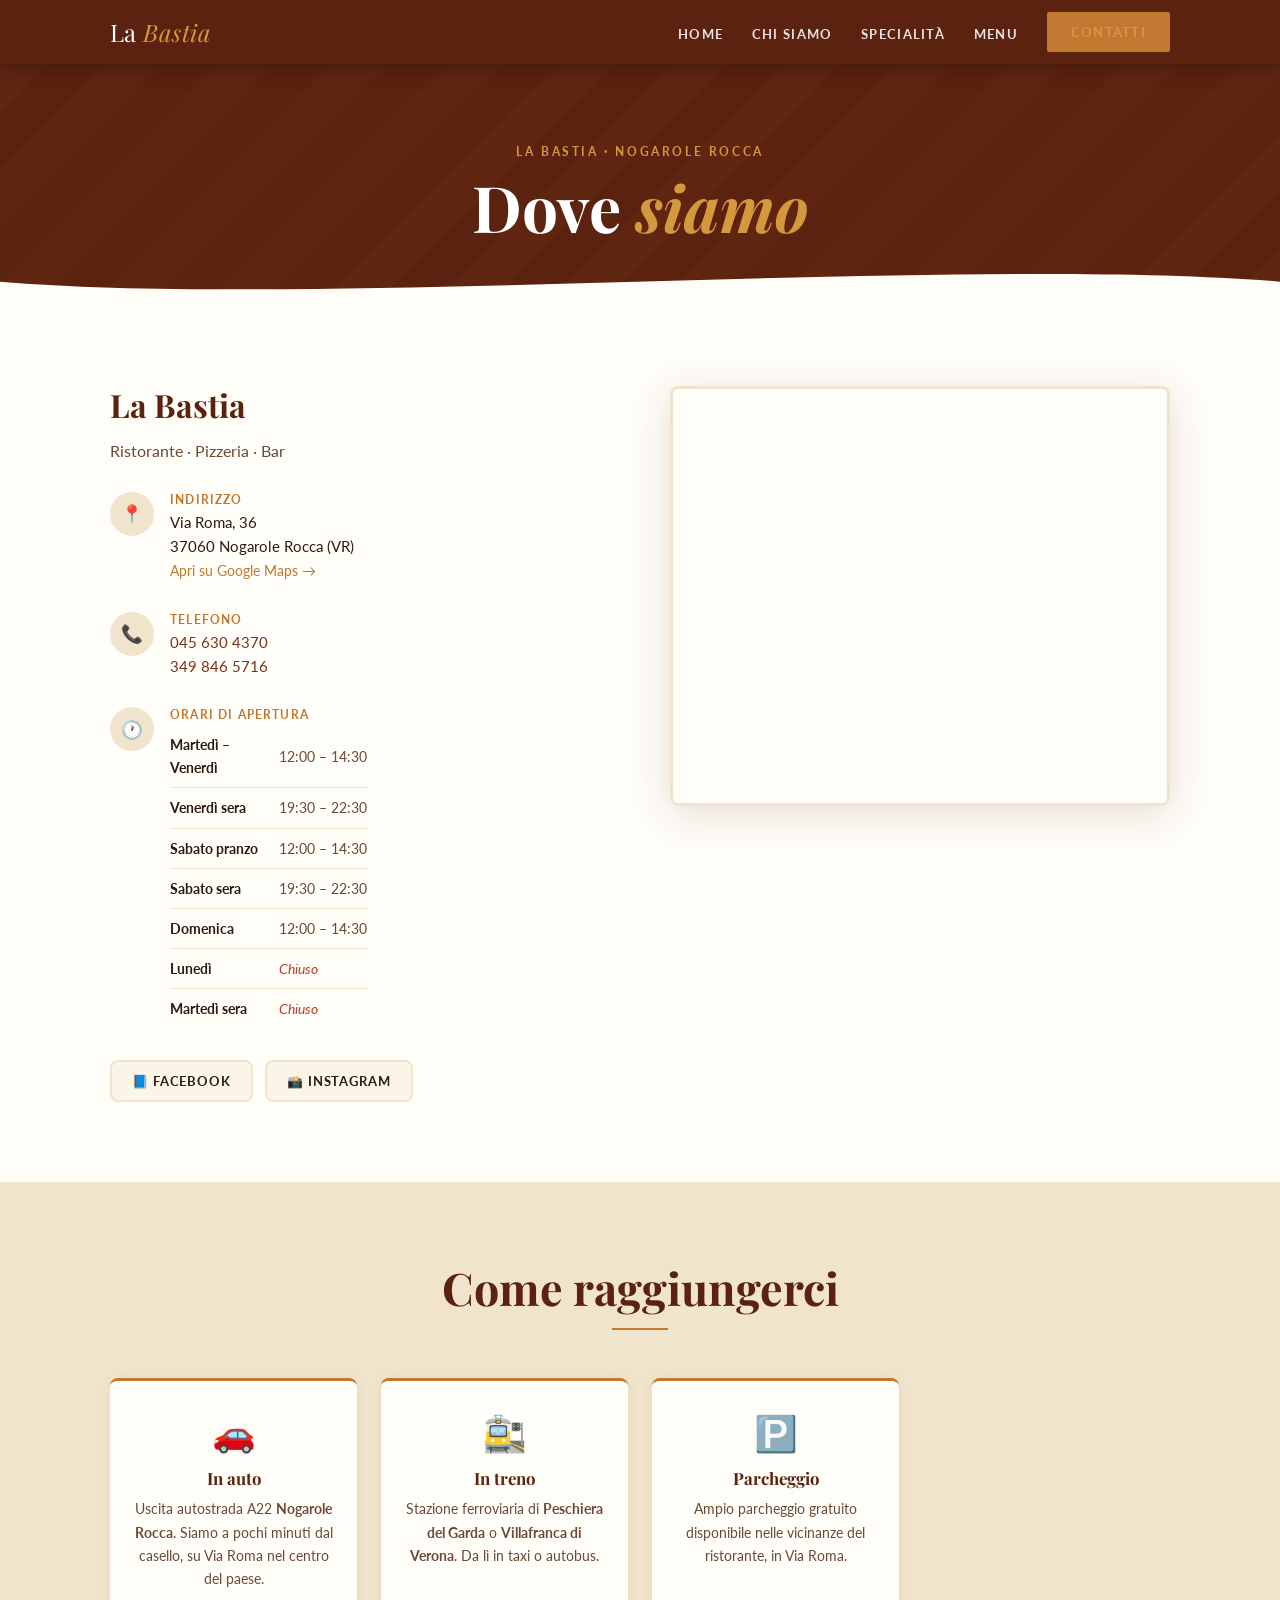
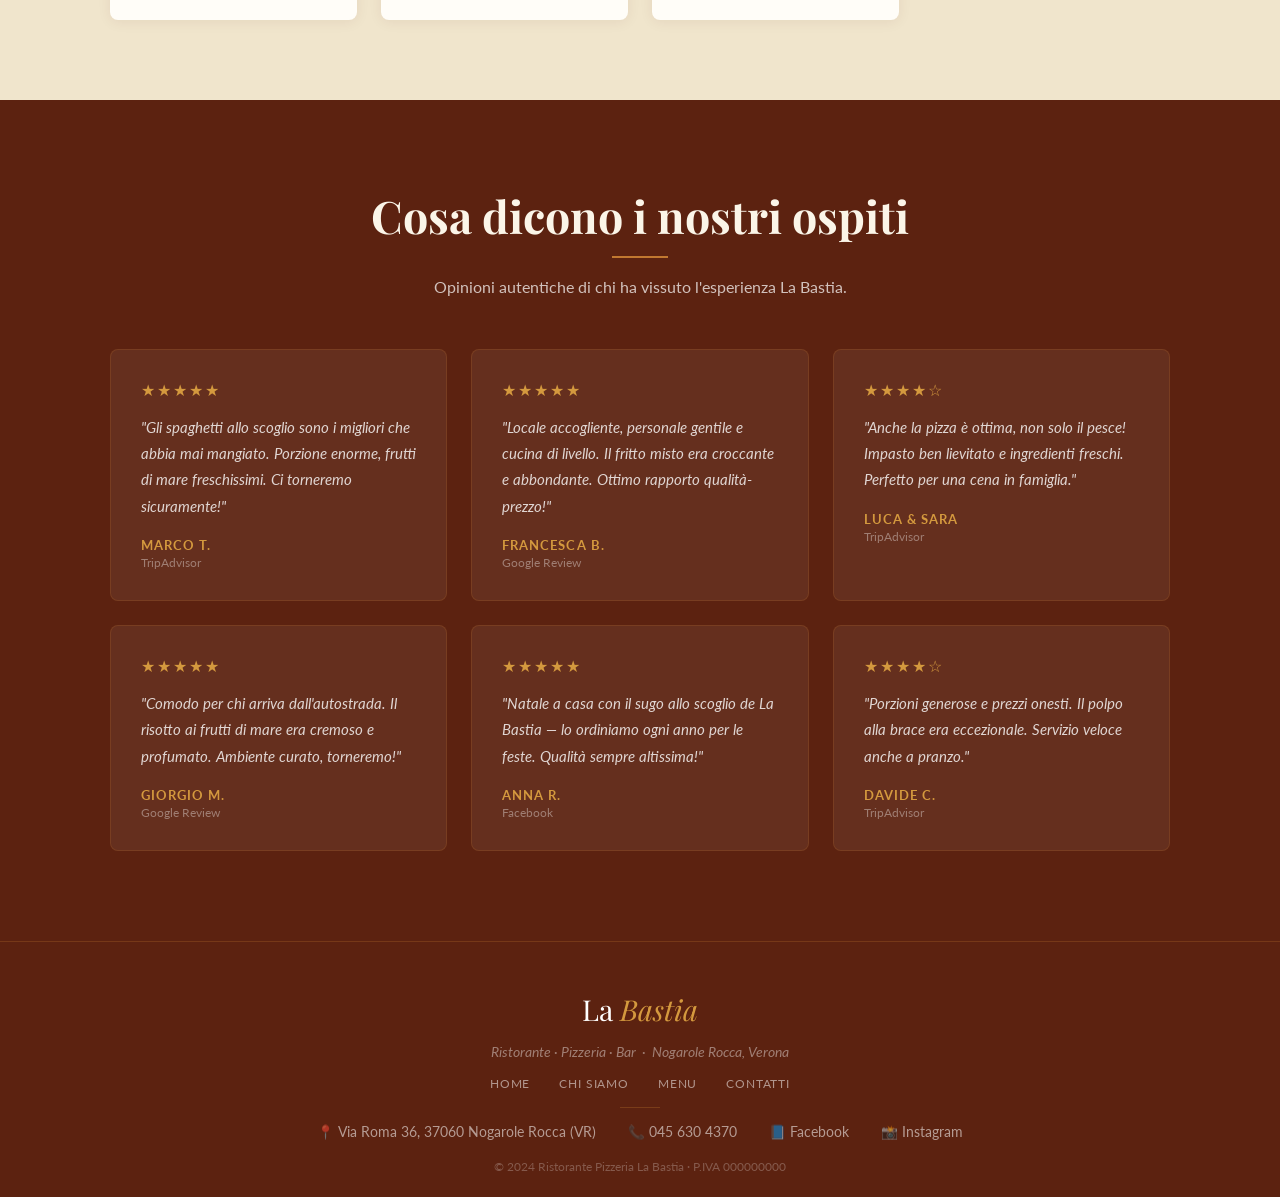
==== contatti.html @ 09a2e760 "first commit" ====
<!DOCTYPE html>
<html lang="it">
<head>
  <meta charset="UTF-8" />
  <meta name="viewport" content="width=device-width, initial-scale=1.0" />
  <title>Contatti – La Bastia | Ristorante Pizzeria Nogarole Rocca</title>
  <meta name="description" content="Contatti e orari del Ristorante Pizzeria La Bastia di Nogarole Rocca (VR). Via Roma 36. Tel: 0456304370." />
  <link rel="preconnect" href="https://fonts.googleapis.com" />
  <link rel="preconnect" href="https://fonts.gstatic.com" crossorigin />
  <link href="https://fonts.googleapis.com/css2?family=Playfair+Display:ital,wght@0,400;0,600;0,700;1,400;1,600&family=Lato:wght@300;400;700&family=Dancing+Script:wght@600&display=swap" rel="stylesheet" />
  <link rel="stylesheet" href="css/style.css" />
  <link rel="stylesheet" href="css/contatti.css" />
</head>
<body>

<!-- ══ MOBILE MENU ══════════════════════════════════════════════ -->
<nav class="mobile-menu" id="mobileMenu" aria-label="Menu mobile">
  <a href="index.html">Home</a>
  <a href="index.html#chi-siamo">Chi siamo</a>
  <a href="index.html#specialita">Specialità</a>
  <a href="menu.html">Menu</a>
  <a href="contatti.html" class="active">Contatti</a>
</nav>

<!-- ══ NAVBAR ═══════════════════════════════════════════════════ -->
<header id="navbar" class="always-dark" role="banner">
  <div class="container nav-inner">
    <a href="index.html" class="nav-logo">La <em>Bastia</em></a>
    <ul class="nav-links" role="list">
      <li><a href="index.html">Home</a></li>
      <li><a href="index.html#chi-siamo">Chi siamo</a></li>
      <li><a href="index.html#specialita">Specialità</a></li>
      <li><a href="menu.html">Menu</a></li>
      <li><a href="contatti.html" class="btn btn-amber active">Contatti</a></li>
    </ul>
    <button class="nav-toggle" id="navToggle" aria-label="Apri menu" aria-expanded="false">
      <span></span><span></span><span></span>
    </button>
  </div>
</header>

<!-- ══ PAGE HEADER ══════════════════════════════════════════════ -->
<div class="page-header" role="banner">
  <span class="ph-label">La Bastia · Nogarole Rocca</span>
  <h1>Dove <em>siamo</em></h1>
  <div class="ph-wave" aria-hidden="true">
    <svg viewBox="0 0 1440 60" xmlns="http://www.w3.org/2000/svg" preserveAspectRatio="none">
      <path fill="#FFFDF8" d="M0,30 C360,60 1080,0 1440,30 L1440,60 L0,60 Z"/>
    </svg>
  </div>
</div>

<!-- ══ CONTATTI ══════════════════════════════════════════════════ -->
<section id="contatti">
  <div class="container">
    <div class="contatti-grid">

      <!-- Informazioni -->
      <div class="contatti-info">
        <h2>La Bastia<br/><span style="font-size:1rem;color:var(--text-lt);font-family:var(--ff-body);font-weight:400">Ristorante · Pizzeria · Bar</span></h2>

        <div class="contact-item">
          <div class="contact-icon">📍</div>
          <div>
            <div class="contact-label">Indirizzo</div>
            <div class="contact-value">
              Via Roma, 36<br/>
              37060 Nogarole Rocca (VR)<br/>
              <a href="https://maps.app.goo.gl/3NhB3wZYWKJQHn2YA" target="_blank" rel="noopener" style="font-size:0.85rem;color:var(--amber)">
                Apri su Google Maps →
              </a>
            </div>
          </div>
        </div>

        <div class="contact-item">
          <div class="contact-icon">📞</div>
          <div>
            <div class="contact-label">Telefono</div>
            <div class="contact-value">
              <a href="tel:+390456304370">045 630 4370</a><br/>
              <a href="tel:+393498465716">349 846 5716</a>
            </div>
          </div>
        </div>

        <div class="contact-item">
          <div class="contact-icon">🕐</div>
          <div>
            <div class="contact-label">Orari di apertura</div>
            <div class="contact-value">
              <table class="orari-table">
                <tr><td>Martedì – Venerdì</td><td>12:00 – 14:30</td></tr>
                <tr><td>Venerdì sera</td><td>19:30 – 22:30</td></tr>
                <tr><td>Sabato pranzo</td><td>12:00 – 14:30</td></tr>
                <tr><td>Sabato sera</td><td>19:30 – 22:30</td></tr>
                <tr><td>Domenica</td><td>12:00 – 14:30</td></tr>
                <tr><td>Lunedì</td><td class="chiuso">Chiuso</td></tr>
                <tr><td>Martedì sera</td><td class="chiuso">Chiuso</td></tr>
              </table>
            </div>
          </div>
        </div>

        <div class="social-btns">
          <a href="https://www.facebook.com/p/La-Bastia-pizzeria-ristorante-61551666945159/"
             target="_blank" rel="noopener" class="btn-social">
            📘 Facebook
          </a>
          <a href="https://www.instagram.com/labastiaristorantepizzeria/"
             target="_blank" rel="noopener" class="btn-social">
            📸 Instagram
          </a>
        </div>
      </div>

      <!-- Mappa -->
      <div class="contatti-map">
        <iframe
          title="La Bastia su Google Maps"
          src="https://www.google.com/maps/embed?pb=!1m18!1m12!1m3!1d2799.5!2d10.8779!3d45.1839!2m3!1f0!2f0!3f0!3m2!1i1024!2i768!4f13.1!3m3!1m2!1s0x47793b5e3e3e3e3f%3A0x0!2sVia+Roma+36%2C+37060+Nogarole+Rocca+VR!5e0!3m2!1sit!2sit!4v1"
          allowfullscreen=""
          loading="lazy"
          referrerpolicy="no-referrer-when-downgrade">
        </iframe>
      </div>

    </div>
  </div>
</section>

<!-- ══ COME RAGGIUNGERCI ═════════════════════════════════════════ -->
<section id="raggiungerci">
  <div class="container">
    <h2 class="section-title">Come raggiungerci</h2>
    <span class="amber-line"></span>
    <div class="raggiungerci-grid">
      <div class="info-card">
        <div class="ic-icon">🚗</div>
        <h3>In auto</h3>
        <p>Uscita autostrada A22 <strong>Nogarole Rocca</strong>. Siamo a pochi minuti dal casello, su Via Roma nel centro del paese.</p>
      </div>
      <div class="info-card">
        <div class="ic-icon">🚉</div>
        <h3>In treno</h3>
        <p>Stazione ferroviaria di <strong>Peschiera del Garda</strong> o <strong>Villafranca di Verona</strong>. Da lì in taxi o autobus.</p>
      </div>
      <div class="info-card">
        <div class="ic-icon">🅿️</div>
        <h3>Parcheggio</h3>
        <p>Ampio parcheggio gratuito disponibile nelle vicinanze del ristorante, in Via Roma.</p>
      </div>
    </div>
  </div>
</section>

<!-- ══ RECENSIONI ════════════════════════════════════════════════ -->
<section id="recensioni">
  <div class="container">
    <h2 class="section-title on-dark">Cosa dicono i nostri ospiti</h2>
    <span class="amber-line"></span>
    <p class="section-sub on-dark">Opinioni autentiche di chi ha vissuto l'esperienza La Bastia.</p>
    <div class="reviews-grid">
      <div class="review-card">
        <div class="stars">★★★★★</div>
        <p class="review-text">"Gli spaghetti allo scoglio sono i migliori che abbia mai mangiato. Porzione enorme, frutti di mare freschissimi. Ci torneremo sicuramente!"</p>
        <div class="review-author">Marco T.</div>
        <div class="review-source">TripAdvisor</div>
      </div>
      <div class="review-card">
        <div class="stars">★★★★★</div>
        <p class="review-text">"Locale accogliente, personale gentile e cucina di livello. Il fritto misto era croccante e abbondante. Ottimo rapporto qualità-prezzo!"</p>
        <div class="review-author">Francesca B.</div>
        <div class="review-source">Google Review</div>
      </div>
      <div class="review-card">
        <div class="stars">★★★★☆</div>
        <p class="review-text">"Anche la pizza è ottima, non solo il pesce! Impasto ben lievitato e ingredienti freschi. Perfetto per una cena in famiglia."</p>
        <div class="review-author">Luca &amp; Sara</div>
        <div class="review-source">TripAdvisor</div>
      </div>
      <div class="review-card">
        <div class="stars">★★★★★</div>
        <p class="review-text">"Comodo per chi arriva dall'autostrada. Il risotto ai frutti di mare era cremoso e profumato. Ambiente curato, torneremo!"</p>
        <div class="review-author">Giorgio M.</div>
        <div class="review-source">Google Review</div>
      </div>
      <div class="review-card">
        <div class="stars">★★★★★</div>
        <p class="review-text">"Natale a casa con il sugo allo scoglio de La Bastia — lo ordiniamo ogni anno per le feste. Qualità sempre altissima!"</p>
        <div class="review-author">Anna R.</div>
        <div class="review-source">Facebook</div>
      </div>
      <div class="review-card">
        <div class="stars">★★★★☆</div>
        <p class="review-text">"Porzioni generose e prezzi onesti. Il polpo alla brace era eccezionale. Servizio veloce anche a pranzo."</p>
        <div class="review-author">Davide C.</div>
        <div class="review-source">TripAdvisor</div>
      </div>
    </div>
  </div>
</section>

<!-- ══ FOOTER ════════════════════════════════════════════════════ -->
<footer id="footer" role="contentinfo">
  <div class="container footer-inner">
    <div class="footer-logo">La <em>Bastia</em></div>
    <p class="footer-tag">Ristorante · Pizzeria · Bar &nbsp;·&nbsp; Nogarole Rocca, Verona</p>
    <nav class="footer-nav" aria-label="Link footer">
      <a href="index.html">Home</a>
      <a href="index.html#chi-siamo">Chi siamo</a>
      <a href="menu.html">Menu</a>
      <a href="contatti.html">Contatti</a>
    </nav>
    <div class="footer-divider"></div>
    <div class="footer-contacts">
      <span>📍 Via Roma 36, 37060 Nogarole Rocca (VR)</span>
      <a href="tel:+390456304370">📞 045 630 4370</a>
      <a href="https://www.facebook.com/p/La-Bastia-pizzeria-ristorante-61551666945159/" target="_blank" rel="noopener">📘 Facebook</a>
      <a href="https://www.instagram.com/labastiaristorantepizzeria/" target="_blank" rel="noopener">📸 Instagram</a>
    </div>
    <p class="footer-copy">© 2024 Ristorante Pizzeria La Bastia · P.IVA 000000000</p>
  </div>
</footer>

<button id="scroll-top" aria-label="Torna in cima">↑</button>

<script src="js/main.js"></script>
</body>
</html>
---- css/style.css ----
/* ═══════════════════════════════════════════════════════════════
   style.css — Stili condivisi La Bastia
   (reset, variabili, utility, navbar, footer, mobile menu)
═══════════════════════════════════════════════════════════════ */

/* ─── RESET & BASE ─────────────────────────────────────────── */
*, *::before, *::after {
  box-sizing: border-box;
  margin: 0;
  padding: 0;
}

:root {
  --rust:      #7B3118;
  --rust-dk:   #5C2210;
  --rust-mid:  #8B3A1E;
  --amber:     #C17830;
  --amber-lt:  #D4993E;
  --cream:     #FBF5E8;
  --cream-dk:  #F0E5CC;
  --cream-md:  #F5EDDA;
  --warm-white:#FFFDF8;
  --text:      #2E1A0E;
  --text-lt:   #6B4A36;
  --white:     #FFFFFF;
  --radius:    8px;
  --ff-head:   'Playfair Display', Georgia, serif;
  --ff-script: 'Dancing Script', cursive;
  --ff-body:   'Lato', Arial, sans-serif;
  --t:         0.3s ease;
}

html {
  scroll-behavior: smooth;
}

body {
  font-family: var(--ff-body);
  color: var(--text);
  background: var(--cream);
  overflow-x: hidden;
}

img {
  display: block;
  max-width: 100%;
}

a {
  color: inherit;
  text-decoration: none;
}

ul {
  list-style: none;
}

/* ─── UTILITY ───────────────────────────────────────────────── */
.container {
  max-width: 1100px;
  margin: 0 auto;
  padding: 0 20px;
}

.section-title {
  font-family: var(--ff-head);
  font-size: clamp(2rem, 5vw, 2.8rem);
  color: var(--rust-dk);
  text-align: center;
  line-height: 1.15;
}

.section-title.on-dark {
  color: var(--cream);
}

.amber-line {
  display: block;
  width: 56px;
  height: 2px;
  background: var(--amber);
  margin: 0.9rem auto;
}

.section-sub {
  font-size: 1rem;
  color: var(--text-lt);
  text-align: center;
  max-width: 580px;
  margin: 0 auto 3rem;
  line-height: 1.75;
}

.section-sub.on-dark {
  color: rgba(255, 255, 255, 0.72);
}

/* ─── BOTTONI ───────────────────────────────────────────────── */
.btn {
  display: inline-block;
  padding: 14px 34px;
  border-radius: 2px;
  font-family: var(--ff-body);
  font-size: 0.82rem;
  font-weight: 700;
  letter-spacing: 0.13em;
  text-transform: uppercase;
  cursor: pointer;
  transition: var(--t);
  border: 2px solid transparent;
}

.btn-amber {
  background: var(--amber);
  color: var(--white);
  border-color: var(--amber);
}
.btn-amber:hover {
  background: var(--amber-lt);
  border-color: var(--amber-lt);
}

.btn-outline {
  background: transparent;
  color: var(--white);
  border-color: rgba(255, 255, 255, 0.7);
}
.btn-outline:hover {
  background: var(--white);
  color: var(--rust-dk);
  border-color: var(--white);
}

.btn-rust {
  background: var(--rust);
  color: var(--white);
  border-color: var(--rust);
}
.btn-rust:hover {
  background: var(--rust-mid);
  border-color: var(--rust-mid);
}

/* ─── PAGE HEADER (per pagine interne) ─────────────────────── */
.page-header {
  background: var(--rust-dk);
  padding: 140px 0 64px;
  text-align: center;
  position: relative;
  overflow: hidden;
}

.page-header::before {
  content: '';
  position: absolute;
  inset: 0;
  background: repeating-linear-gradient(
    135deg,
    transparent,
    transparent 40px,
    rgba(193, 120, 48, 0.04) 40px,
    rgba(193, 120, 48, 0.04) 80px
  );
}

.page-header .ph-label {
  display: inline-block;
  font-size: 0.74rem;
  font-weight: 700;
  letter-spacing: 0.22em;
  text-transform: uppercase;
  color: var(--amber-lt);
  margin-bottom: 0.8rem;
  position: relative;
}

.page-header h1 {
  font-family: var(--ff-head);
  font-size: clamp(2.4rem, 7vw, 4rem);
  color: var(--white);
  line-height: 1.1;
  position: relative;
}

.page-header h1 em {
  font-style: italic;
  color: var(--amber-lt);
}

.page-header .ph-wave {
  position: absolute;
  bottom: -2px;
  left: 0;
  right: 0;
}

.page-header .ph-wave svg {
  display: block;
  width: 100%;
}

/* ─── NAVBAR ────────────────────────────────────────────────── */
#navbar {
  position: fixed;
  top: 0;
  left: 0;
  right: 0;
  z-index: 1000;
  padding: 18px 0;
  transition: background var(--t), padding var(--t), box-shadow var(--t);
}

#navbar.scrolled {
  background: var(--rust-dk);
  padding: 12px 0;
  box-shadow: 0 2px 20px rgba(0, 0, 0, 0.35);
}

/* navbar sempre scura sulle pagine interne */
#navbar.always-dark {
  background: var(--rust-dk);
}

.nav-inner {
  display: flex;
  align-items: center;
  justify-content: space-between;
}

.nav-logo {
  font-family: var(--ff-head);
  font-size: 1.5rem;
  color: var(--white);
  letter-spacing: 0.02em;
}

.nav-logo em {
  font-style: italic;
  color: var(--amber-lt);
}

.nav-links {
  display: flex;
  gap: 1.8rem;
  align-items: center;
}

.nav-links a {
  color: rgba(255, 255, 255, 0.88);
  font-size: 0.8rem;
  letter-spacing: 0.1em;
  text-transform: uppercase;
  font-weight: 700;
  transition: color var(--t);
}

.nav-links a:hover,
.nav-links a.active {
  color: var(--amber-lt);
}

.nav-links .btn-amber {
  padding: 10px 22px;
  letter-spacing: 0.1em;
  color: var(--white);
}

/* hamburger */
.nav-toggle {
  display: none;
  flex-direction: column;
  gap: 5px;
  cursor: pointer;
  background: none;
  border: none;
  padding: 4px;
}

.nav-toggle span {
  display: block;
  width: 26px;
  height: 2px;
  background: var(--white);
  transition: var(--t);
}

.nav-toggle.open span:nth-child(1) {
  transform: translateY(7px) rotate(45deg);
}
.nav-toggle.open span:nth-child(2) {
  opacity: 0;
}
.nav-toggle.open span:nth-child(3) {
  transform: translateY(-7px) rotate(-45deg);
}

/* ─── MOBILE MENU OVERLAY ───────────────────────────────────── */
.mobile-menu {
  display: none;
  position: fixed;
  inset: 0;
  background: var(--rust-dk);
  z-index: 999;
  flex-direction: column;
  align-items: center;
  justify-content: center;
  gap: 2rem;
}

.mobile-menu.active {
  display: flex;
}

.mobile-menu a {
  color: var(--white);
  font-family: var(--ff-head);
  font-size: 1.9rem;
  font-style: italic;
  transition: color var(--t);
}

.mobile-menu a:hover,
.mobile-menu a.active {
  color: var(--amber-lt);
}

/* ─── FOOTER ────────────────────────────────────────────────── */
#footer {
  background: var(--rust-dk);
  padding: 48px 0 24px;
  border-top: 1px solid rgba(193, 120, 48, 0.25);
}

.footer-inner {
  display: flex;
  flex-direction: column;
  align-items: center;
  gap: 16px;
  text-align: center;
}

.footer-logo {
  font-family: var(--ff-head);
  font-size: 1.8rem;
  color: var(--white);
}

.footer-logo em {
  font-style: italic;
  color: var(--amber-lt);
}

.footer-tag {
  font-style: italic;
  color: rgba(255, 255, 255, 0.42);
  font-size: 0.85rem;
}

.footer-nav {
  display: flex;
  gap: 1.8rem;
  flex-wrap: wrap;
  justify-content: center;
}

.footer-nav a {
  color: rgba(255, 255, 255, 0.52);
  font-size: 0.78rem;
  letter-spacing: 0.07em;
  text-transform: uppercase;
  transition: color var(--t);
}

.footer-nav a:hover {
  color: var(--amber-lt);
}

.footer-divider {
  width: 40px;
  height: 1px;
  background: rgba(193, 120, 48, 0.3);
}

.footer-contacts {
  display: flex;
  gap: 2rem;
  flex-wrap: wrap;
  justify-content: center;
  font-size: 0.85rem;
  color: rgba(255, 255, 255, 0.55);
}

.footer-contacts a {
  color: rgba(255, 255, 255, 0.55);
  transition: color var(--t);
}

.footer-contacts a:hover {
  color: var(--amber-lt);
}

.footer-copy {
  color: rgba(255, 255, 255, 0.25);
  font-size: 0.72rem;
  margin-top: 4px;
}

/* ─── SCROLL TOP ────────────────────────────────────────────── */
#scroll-top {
  position: fixed;
  bottom: 26px;
  right: 26px;
  width: 44px;
  height: 44px;
  border-radius: 50%;
  background: var(--rust);
  color: var(--white);
  border: none;
  font-size: 1.1rem;
  cursor: pointer;
  display: flex;
  align-items: center;
  justify-content: center;
  opacity: 0;
  transform: translateY(10px);
  transition: opacity 0.3s, transform 0.3s, background 0.2s;
  z-index: 998;
  box-shadow: 0 4px 14px rgba(0, 0, 0, 0.25);
}

#scroll-top.visible {
  opacity: 1;
  transform: translateY(0);
}

#scroll-top:hover {
  background: var(--amber);
}

/* ─── RESPONSIVE NAVBAR ─────────────────────────────────────── */
@media (max-width: 768px) {
  .nav-links {
    display: none;
  }

  .nav-toggle {
    display: flex;
  }
}
---- css/contatti.css ----
/* ═══════════════════════════════════════════════════════════════
   contatti.css — Stili pagina Contatti & Recensioni
═══════════════════════════════════════════════════════════════ */

/* ─── SEZIONE CONTATTI ──────────────────────────────────────── */
#contatti {
  padding: 80px 0;
  background: var(--warm-white);
}

.contatti-grid {
  display: grid;
  grid-template-columns: 1fr 1fr;
  gap: 60px;
  align-items: start;
}

/* ─── INFO ──────────────────────────────────────────────────── */
.contatti-info h2 {
  font-family: var(--ff-head);
  font-size: clamp(1.6rem, 4vw, 2rem);
  color: var(--rust-dk);
  margin-bottom: 1.8rem;
  line-height: 1.2;
}

.contact-item {
  display: flex;
  align-items: flex-start;
  gap: 16px;
  margin-bottom: 1.8rem;
}

.contact-icon {
  width: 44px;
  height: 44px;
  border-radius: 50%;
  background: var(--cream-dk);
  display: flex;
  align-items: center;
  justify-content: center;
  font-size: 1.1rem;
  flex-shrink: 0;
  color: var(--rust);
}

.contact-label {
  font-size: 0.73rem;
  font-weight: 700;
  letter-spacing: 0.1em;
  text-transform: uppercase;
  color: var(--amber);
  margin-bottom: 4px;
}

.contact-value {
  color: var(--text);
  font-size: 0.95rem;
  line-height: 1.6;
}

.contact-value a {
  color: var(--rust);
  transition: color var(--t);
}

.contact-value a:hover {
  color: var(--amber);
}

/* ─── TABELLA ORARI ─────────────────────────────────────────── */
.orari-table {
  width: 100%;
  border-collapse: collapse;
  margin-top: 4px;
}

.orari-table td {
  padding: 8px 0;
  font-size: 0.9rem;
  color: var(--text-lt);
  border-bottom: 1px solid var(--cream-dk);
}

.orari-table td:first-child {
  font-weight: 700;
  color: var(--text);
  width: 55%;
}

.orari-table tr:last-child td {
  border-bottom: none;
}

.chiuso {
  color: #C0392B !important;
  font-style: italic;
}

/* ─── SOCIAL BUTTONS ────────────────────────────────────────── */
.social-btns {
  display: flex;
  gap: 12px;
  flex-wrap: wrap;
  margin-top: 2rem;
}

.btn-social {
  display: inline-flex;
  align-items: center;
  gap: 8px;
  padding: 11px 20px;
  border-radius: var(--radius);
  font-size: 0.8rem;
  font-weight: 700;
  letter-spacing: 0.07em;
  text-transform: uppercase;
  transition: var(--t);
  border: 2px solid var(--cream-dk);
  background: var(--cream);
  color: var(--text);
}

.btn-social:hover {
  border-color: var(--amber);
  color: var(--rust-dk);
}

/* ─── MAPPA ─────────────────────────────────────────────────── */
.contatti-map {
  border-radius: var(--radius);
  overflow: hidden;
  box-shadow: 0 8px 40px rgba(92, 34, 16, 0.15);
  height: 420px;
  border: 3px solid var(--cream-dk);
}

.contatti-map iframe {
  width: 100%;
  height: 100%;
  border: none;
}

@media (max-width: 768px) {
  #contatti {
    padding: 60px 0;
  }

  .contatti-grid {
    grid-template-columns: 1fr;
    gap: 40px;
  }

  .contatti-map {
    height: 280px;
  }
}

/* ─── SEZIONE RECENSIONI ────────────────────────────────────── */
#recensioni {
  padding: 90px 0;
  background: var(--rust-dk);
}

.reviews-grid {
  display: grid;
  grid-template-columns: repeat(auto-fill, minmax(280px, 1fr));
  gap: 24px;
  margin-top: 3rem;
}

.review-card {
  background: rgba(255, 255, 255, 0.06);
  border: 1px solid rgba(193, 120, 48, 0.2);
  border-radius: var(--radius);
  padding: 30px;
  transition: background var(--t);
}

.review-card:hover {
  background: rgba(255, 255, 255, 0.1);
}

.stars {
  color: var(--amber-lt);
  font-size: 1rem;
  letter-spacing: 2px;
  margin-bottom: 14px;
}

.review-text {
  font-style: italic;
  color: rgba(255, 255, 255, 0.8);
  line-height: 1.75;
  font-size: 0.94rem;
  margin-bottom: 18px;
}

.review-author {
  font-size: 0.8rem;
  font-weight: 700;
  letter-spacing: 0.08em;
  text-transform: uppercase;
  color: var(--amber-lt);
}

.review-source {
  font-size: 0.74rem;
  color: rgba(255, 255, 255, 0.38);
  margin-top: 2px;
}

/* ─── SEZIONE COME RAGGIUNGERCI ─────────────────────────────── */
#raggiungerci {
  padding: 80px 0;
  background: var(--cream-dk);
}

.raggiungerci-grid {
  display: grid;
  grid-template-columns: repeat(auto-fill, minmax(240px, 1fr));
  gap: 24px;
  margin-top: 3rem;
}

.info-card {
  background: var(--warm-white);
  border-radius: var(--radius);
  padding: 30px 24px;
  text-align: center;
  box-shadow: 0 2px 14px rgba(92, 34, 16, 0.07);
  border-top: 3px solid var(--amber);
}

.info-card .ic-icon {
  font-size: 2.2rem;
  margin-bottom: 0.8rem;
}

.info-card h3 {
  font-family: var(--ff-head);
  font-size: 1.05rem;
  color: var(--rust-dk);
  margin-bottom: 8px;
}

.info-card p {
  font-size: 0.88rem;
  color: var(--text-lt);
  line-height: 1.65;
}

@media (max-width: 768px) {
  #recensioni {
    padding: 70px 0;
  }

  #raggiungerci {
    padding: 60px 0;
  }
}
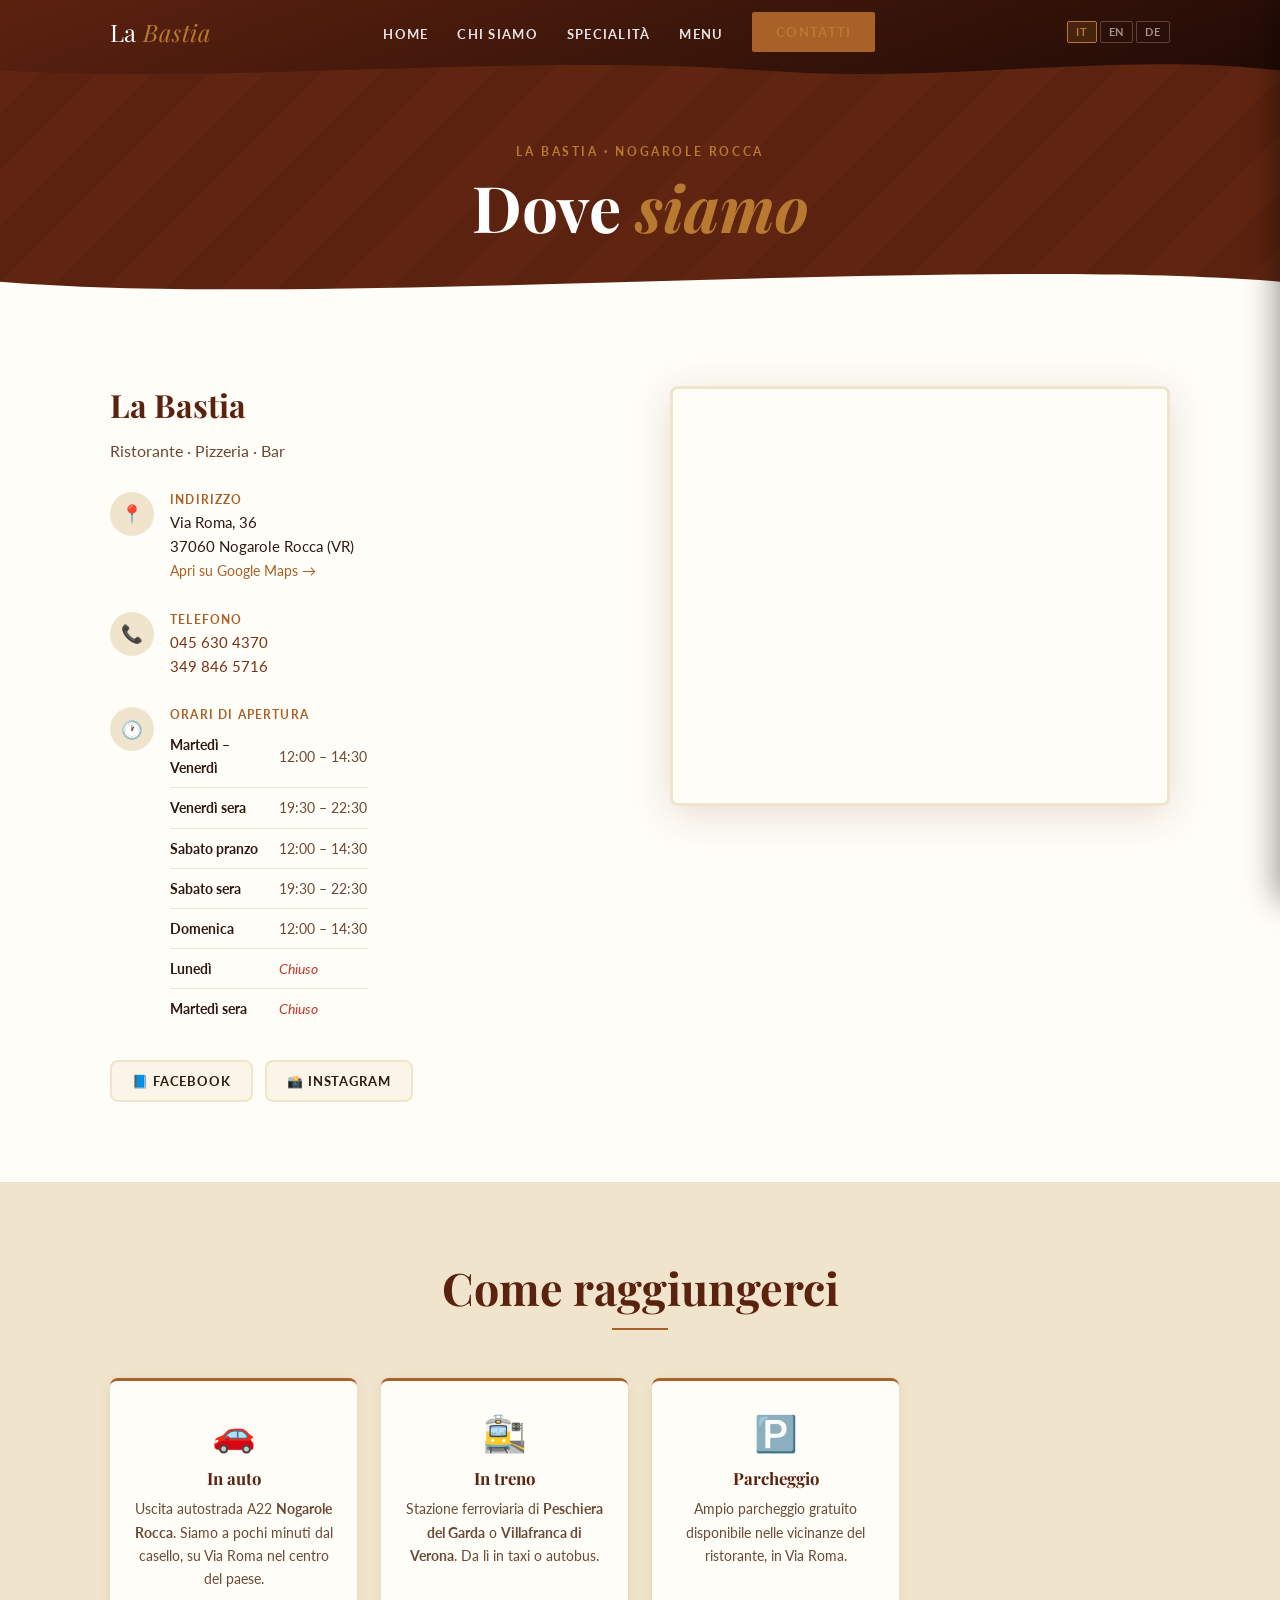
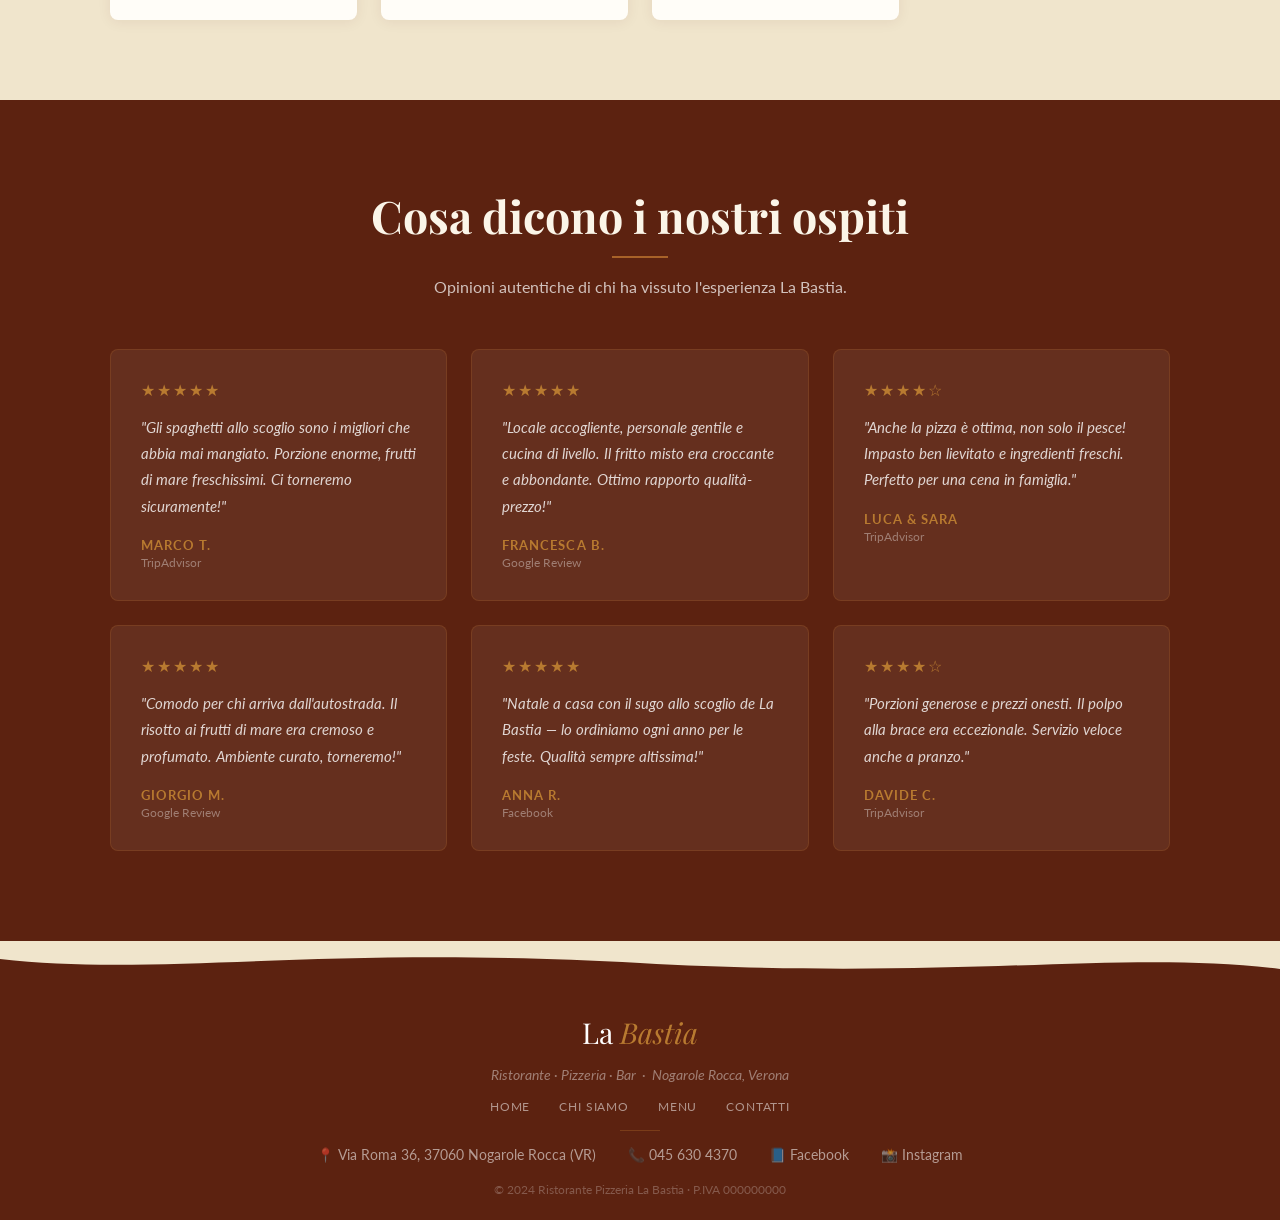
==== commit 0292ec32: "Add multilingual support for La Bastia website with Italian, English, and German translations" ====
--- a/contatti.html
+++ b/contatti.html
@@ -15,11 +15,16 @@
 
 <!-- ══ MOBILE MENU ══════════════════════════════════════════════ -->
 <nav class="mobile-menu" id="mobileMenu" aria-label="Menu mobile">
-  <a href="index.html">Home</a>
-  <a href="index.html#chi-siamo">Chi siamo</a>
-  <a href="index.html#specialita">Specialità</a>
-  <a href="menu.html">Menu</a>
-  <a href="contatti.html" class="active">Contatti</a>
+  <a href="index.html" data-i18n="nav.home">Home</a>
+  <a href="index.html#chi-siamo" data-i18n="nav.about">Chi siamo</a>
+  <a href="index.html#specialita" data-i18n="nav.specialita">Specialità</a>
+  <a href="menu.html" data-i18n="nav.menu">Menu</a>
+  <a href="contatti.html" class="active" data-i18n="nav.contatti">Contatti</a>
+  <div class="mobile-lang">
+    <button class="lang-btn active" data-lang="it">IT</button>
+    <button class="lang-btn" data-lang="en">EN</button>
+    <button class="lang-btn" data-lang="de">DE</button>
+  </div>
 </nav>
 
 <!-- ══ NAVBAR ═══════════════════════════════════════════════════ -->
@@ -27,12 +32,17 @@
   <div class="container nav-inner">
     <a href="index.html" class="nav-logo">La <em>Bastia</em></a>
     <ul class="nav-links" role="list">
-      <li><a href="index.html">Home</a></li>
-      <li><a href="index.html#chi-siamo">Chi siamo</a></li>
-      <li><a href="index.html#specialita">Specialità</a></li>
-      <li><a href="menu.html">Menu</a></li>
-      <li><a href="contatti.html" class="btn btn-amber active">Contatti</a></li>
+      <li><a href="index.html" data-i18n="nav.home">Home</a></li>
+      <li><a href="index.html#chi-siamo" data-i18n="nav.about">Chi siamo</a></li>
+      <li><a href="index.html#specialita" data-i18n="nav.specialita">Specialità</a></li>
+      <li><a href="menu.html" data-i18n="nav.menu">Menu</a></li>
+      <li><a href="contatti.html" class="btn btn-amber active" data-i18n="nav.contatti">Contatti</a></li>
     </ul>
+    <div class="lang-switcher">
+      <button class="lang-btn active" data-lang="it">IT</button>
+      <button class="lang-btn" data-lang="en">EN</button>
+      <button class="lang-btn" data-lang="de">DE</button>
+    </div>
     <button class="nav-toggle" id="navToggle" aria-label="Apri menu" aria-expanded="false">
       <span></span><span></span><span></span>
     </button>
@@ -41,8 +51,8 @@
 
 <!-- ══ PAGE HEADER ══════════════════════════════════════════════ -->
 <div class="page-header" role="banner">
-  <span class="ph-label">La Bastia · Nogarole Rocca</span>
-  <h1>Dove <em>siamo</em></h1>
+  <span class="ph-label" data-i18n="contatti.label">La Bastia · Nogarole Rocca</span>
+  <h1 data-i18n="contatti.title">Dove <em>siamo</em></h1>
   <div class="ph-wave" aria-hidden="true">
     <svg viewBox="0 0 1440 60" xmlns="http://www.w3.org/2000/svg" preserveAspectRatio="none">
       <path fill="#FFFDF8" d="M0,30 C360,60 1080,0 1440,30 L1440,60 L0,60 Z"/>
@@ -62,11 +72,11 @@
         <div class="contact-item">
           <div class="contact-icon">📍</div>
           <div>
-            <div class="contact-label">Indirizzo</div>
+            <div class="contact-label" data-i18n="contatti.addrLabel">Indirizzo</div>
             <div class="contact-value">
               Via Roma, 36<br/>
               37060 Nogarole Rocca (VR)<br/>
-              <a href="https://maps.app.goo.gl/3NhB3wZYWKJQHn2YA" target="_blank" rel="noopener" style="font-size:0.85rem;color:var(--amber)">
+              <a href="https://maps.app.goo.gl/3NhB3wZYWKJQHn2YA" target="_blank" rel="noopener" style="font-size:0.85rem;color:var(--amber)" data-i18n="contatti.addrMaps">
                 Apri su Google Maps →
               </a>
             </div>
@@ -76,7 +86,7 @@
         <div class="contact-item">
           <div class="contact-icon">📞</div>
           <div>
-            <div class="contact-label">Telefono</div>
+            <div class="contact-label" data-i18n="contatti.telLabel">Telefono</div>
             <div class="contact-value">
               <a href="tel:+390456304370">045 630 4370</a><br/>
               <a href="tel:+393498465716">349 846 5716</a>
@@ -87,16 +97,16 @@
         <div class="contact-item">
           <div class="contact-icon">🕐</div>
           <div>
-            <div class="contact-label">Orari di apertura</div>
+            <div class="contact-label" data-i18n="contatti.orariLabel">Orari di apertura</div>
             <div class="contact-value">
               <table class="orari-table">
-                <tr><td>Martedì – Venerdì</td><td>12:00 – 14:30</td></tr>
-                <tr><td>Venerdì sera</td><td>19:30 – 22:30</td></tr>
-                <tr><td>Sabato pranzo</td><td>12:00 – 14:30</td></tr>
-                <tr><td>Sabato sera</td><td>19:30 – 22:30</td></tr>
-                <tr><td>Domenica</td><td>12:00 – 14:30</td></tr>
-                <tr><td>Lunedì</td><td class="chiuso">Chiuso</td></tr>
-                <tr><td>Martedì sera</td><td class="chiuso">Chiuso</td></tr>
+                <tr><td data-i18n="contatti.marVen">Martedì – Venerdì</td><td>12:00 – 14:30</td></tr>
+                <tr><td data-i18n="contatti.venSera">Venerdì sera</td><td>19:30 – 22:30</td></tr>
+                <tr><td data-i18n="contatti.sabPranzo">Sabato pranzo</td><td>12:00 – 14:30</td></tr>
+                <tr><td data-i18n="contatti.sabSera">Sabato sera</td><td>19:30 – 22:30</td></tr>
+                <tr><td data-i18n="contatti.domenica">Domenica</td><td>12:00 – 14:30</td></tr>
+                <tr><td data-i18n="contatti.lunedi">Lunedì</td><td class="chiuso" data-i18n="contatti.chiuso">Chiuso</td></tr>
+                <tr><td data-i18n="contatti.marSera">Martedì sera</td><td class="chiuso" data-i18n="contatti.chiuso">Chiuso</td></tr>
               </table>
             </div>
           </div>
@@ -132,23 +142,23 @@
 <!-- ══ COME RAGGIUNGERCI ═════════════════════════════════════════ -->
 <section id="raggiungerci">
   <div class="container">
-    <h2 class="section-title">Come raggiungerci</h2>
+    <h2 class="section-title" data-i18n="contatti.howTitle">Come raggiungerci</h2>
     <span class="amber-line"></span>
     <div class="raggiungerci-grid">
       <div class="info-card">
         <div class="ic-icon">🚗</div>
-        <h3>In auto</h3>
-        <p>Uscita autostrada A22 <strong>Nogarole Rocca</strong>. Siamo a pochi minuti dal casello, su Via Roma nel centro del paese.</p>
+        <h3 data-i18n="contatti.carH">In auto</h3>
+        <p data-i18n="contatti.carP">Uscita autostrada A22 <strong>Nogarole Rocca</strong>. Siamo a pochi minuti dal casello, su Via Roma nel centro del paese.</p>
       </div>
       <div class="info-card">
         <div class="ic-icon">🚉</div>
-        <h3>In treno</h3>
-        <p>Stazione ferroviaria di <strong>Peschiera del Garda</strong> o <strong>Villafranca di Verona</strong>. Da lì in taxi o autobus.</p>
+        <h3 data-i18n="contatti.trainH">In treno</h3>
+        <p data-i18n="contatti.trainP">Stazione ferroviaria di <strong>Peschiera del Garda</strong> o <strong>Villafranca di Verona</strong>. Da lì in taxi o autobus.</p>
       </div>
       <div class="info-card">
         <div class="ic-icon">🅿️</div>
-        <h3>Parcheggio</h3>
-        <p>Ampio parcheggio gratuito disponibile nelle vicinanze del ristorante, in Via Roma.</p>
+        <h3 data-i18n="contatti.parkH">Parcheggio</h3>
+        <p data-i18n="contatti.parkP">Ampio parcheggio gratuito disponibile nelle vicinanze del ristorante, in Via Roma.</p>
       </div>
     </div>
   </div>
@@ -157,9 +167,9 @@
 <!-- ══ RECENSIONI ════════════════════════════════════════════════ -->
 <section id="recensioni">
   <div class="container">
-    <h2 class="section-title on-dark">Cosa dicono i nostri ospiti</h2>
+    <h2 class="section-title on-dark" data-i18n="contatti.reviewsTitle">Cosa dicono i nostri ospiti</h2>
     <span class="amber-line"></span>
-    <p class="section-sub on-dark">Opinioni autentiche di chi ha vissuto l'esperienza La Bastia.</p>
+    <p class="section-sub on-dark" data-i18n="contatti.reviewsSub">Opinioni autentiche di chi ha vissuto l'esperienza La Bastia.</p>
     <div class="reviews-grid">
       <div class="review-card">
         <div class="stars">★★★★★</div>
@@ -205,12 +215,12 @@
 <footer id="footer" role="contentinfo">
   <div class="container footer-inner">
     <div class="footer-logo">La <em>Bastia</em></div>
-    <p class="footer-tag">Ristorante · Pizzeria · Bar &nbsp;·&nbsp; Nogarole Rocca, Verona</p>
+    <p class="footer-tag" data-i18n="footer.tag">Ristorante · Pizzeria · Bar &nbsp;·&nbsp; Nogarole Rocca, Verona</p>
     <nav class="footer-nav" aria-label="Link footer">
-      <a href="index.html">Home</a>
-      <a href="index.html#chi-siamo">Chi siamo</a>
-      <a href="menu.html">Menu</a>
-      <a href="contatti.html">Contatti</a>
+      <a href="index.html"           data-i18n="nav.home">Home</a>
+      <a href="index.html#chi-siamo" data-i18n="nav.about">Chi siamo</a>
+      <a href="menu.html"            data-i18n="nav.menu">Menu</a>
+      <a href="contatti.html"        data-i18n="nav.contatti">Contatti</a>
     </nav>
     <div class="footer-divider"></div>
     <div class="footer-contacts">
@@ -219,12 +229,13 @@
       <a href="https://www.facebook.com/p/La-Bastia-pizzeria-ristorante-61551666945159/" target="_blank" rel="noopener">📘 Facebook</a>
       <a href="https://www.instagram.com/labastiaristorantepizzeria/" target="_blank" rel="noopener">📸 Instagram</a>
     </div>
-    <p class="footer-copy">© 2024 Ristorante Pizzeria La Bastia · P.IVA 000000000</p>
+    <p class="footer-copy" data-i18n="footer.copy">© 2024 Ristorante Pizzeria La Bastia · P.IVA 000000000</p>
   </div>
 </footer>
 
 <button id="scroll-top" aria-label="Torna in cima">↑</button>
 
+<script src="js/i18n.js"></script>
 <script src="js/main.js"></script>
 </body>
 </html>
--- a/css/style.css
+++ b/css/style.css
@@ -14,8 +14,8 @@
   --rust:      #7B3118;
   --rust-dk:   #5C2210;
   --rust-mid:  #8B3A1E;
-  --amber:     #C17830;
-  --amber-lt:  #D4993E;
+  --amber:     #A86228;
+  --amber-lt:  #B87A30;
   --cream:     #FBF5E8;
   --cream-dk:  #F0E5CC;
   --cream-md:  #F5EDDA;
@@ -206,19 +206,20 @@
   left: 0;
   right: 0;
   z-index: 1000;
-  padding: 18px 0;
-  transition: background var(--t), padding var(--t), box-shadow var(--t);
+  padding: 18px 0 46px;
+  background: linear-gradient(160deg, rgba(92, 34, 16, 0.48) 0%, rgba(30, 10, 5, 0.74) 100%);
+  -webkit-mask-image: url("data:image/svg+xml,%3Csvg xmlns='http://www.w3.org/2000/svg' viewBox='0 0 1440 100' preserveAspectRatio='none'%3E%3Cpath fill='white' d='M0,0 L1440,0 L1440,72 C1260,52 1060,86 860,72 C580,54 280,86 0,72 Z'/%3E%3C/svg%3E");
+  mask-image: url("data:image/svg+xml,%3Csvg xmlns='http://www.w3.org/2000/svg' viewBox='0 0 1440 100' preserveAspectRatio='none'%3E%3Cpath fill='white' d='M0,0 L1440,0 L1440,72 C1260,52 1060,86 860,72 C580,54 280,86 0,72 Z'/%3E%3C/svg%3E");
+  -webkit-mask-size: 100% 100%;
+  mask-size: 100% 100%;
+  -webkit-mask-repeat: no-repeat;
+  mask-repeat: no-repeat;
+  transition: padding var(--t), box-shadow var(--t);
 }
 
 #navbar.scrolled {
-  background: var(--rust-dk);
-  padding: 12px 0;
+  padding: 12px 0 46px;
   box-shadow: 0 2px 20px rgba(0, 0, 0, 0.35);
-}
-
-/* navbar sempre scura sulle pagine interne */
-#navbar.always-dark {
-  background: var(--rust-dk);
 }
 
 .nav-inner {
@@ -294,41 +295,82 @@
   transform: translateY(-7px) rotate(-45deg);
 }
 
-/* ─── MOBILE MENU OVERLAY ───────────────────────────────────── */
+/* ─── MOBILE MENU SIDEBAR ───────────────────────────────────── */
 .mobile-menu {
+  display: flex;
+  flex-direction: column;
+  align-items: flex-start;
+  justify-content: center;
+  gap: 2rem;
+  position: fixed;
+  top: 0;
+  right: 0;
+  width: min(80vw, 300px);
+  height: 100%;
+  background: var(--rust-dk);
+  z-index: 1001;
+  padding: 60px 40px;
+  transform: translateX(100%);
+  transition: transform 0.4s cubic-bezier(0.22, 1, 0.36, 1);
+  box-shadow: -4px 0 30px rgba(0,0,0,0.4);
+}
+
+.mobile-menu.active {
+  transform: translateX(0);
+}
+
+.mobile-menu a {
+  color: rgba(255,255,255,0.75);
+  font-family: var(--ff-head);
+  font-size: 1.6rem;
+  font-style: italic;
+  transition: color var(--t), transform var(--t);
+}
+
+.mobile-menu a:hover,
+.mobile-menu a.active {
+  color: var(--amber-lt);
+  transform: translateX(-6px);
+}
+
+/* Lang switcher inside mobile sidebar */
+.mobile-lang {
+  display: flex;
+  gap: 8px;
+  margin-top: 1rem;
+}
+
+/* Backdrop scuro dietro il menu */
+.mobile-backdrop {
   display: none;
   position: fixed;
   inset: 0;
-  background: var(--rust-dk);
-  z-index: 999;
-  flex-direction: column;
-  align-items: center;
-  justify-content: center;
-  gap: 2rem;
-}
-
-.mobile-menu.active {
-  display: flex;
-}
-
-.mobile-menu a {
-  color: var(--white);
-  font-family: var(--ff-head);
-  font-size: 1.9rem;
-  font-style: italic;
-  transition: color var(--t);
-}
-
-.mobile-menu a:hover,
-.mobile-menu a.active {
-  color: var(--amber-lt);
+  background: rgba(0,0,0,0);
+  z-index: 1000;
+  transition: background 0.4s ease;
+}
+
+.mobile-backdrop.active {
+  display: block;
+  background: rgba(0,0,0,0.5);
 }
 
 /* ─── FOOTER ────────────────────────────────────────────────── */
 #footer {
+  position: relative;
   background: var(--rust-dk);
-  padding: 48px 0 24px;
-  border-top: 1px solid rgba(193, 120, 48, 0.25);
+  padding: 72px 0 24px;
+}
+
+#footer::before {
+  content: '';
+  position: absolute;
+  top: 0;
+  left: 0;
+  right: 0;
+  height: 40px;
+  background: url("data:image/svg+xml,%3Csvg xmlns='http://www.w3.org/2000/svg' viewBox='0 0 1440 40' preserveAspectRatio='none'%3E%3Cpath fill='%23F0E5CC' d='M0,0 L1440,0 L1440,28 C1260,8 1080,40 720,22 C360,4 180,36 0,18 Z'/%3E%3C/svg%3E") center/100% 100% no-repeat;
+  pointer-events: none;
 }
 
 .footer-inner {
@@ -337,6 +379,8 @@
   align-items: center;
   gap: 16px;
   text-align: center;
+  position: relative;
+  z-index: 1;
 }
 
 .footer-logo {
@@ -437,6 +481,113 @@
   background: var(--amber);
 }
 
+/* ─── LOADING SCREEN ────────────────────────────────────────── */
+#loading-screen {
+  position: fixed;
+  inset: 0;
+  z-index: 9999;
+  overflow: hidden;
+  opacity: 1;
+  transition: opacity 0.7s ease;
+}
+
+#loading-screen.hidden {
+  opacity: 0;
+  pointer-events: none;
+}
+
+.ls-bg {
+  position: absolute;
+  inset: 0;
+  background: url('../img/spaghettirotanti.jpg') center / cover no-repeat;
+  transform: scale(1.05);
+  filter: brightness(0.35) blur(2px);
+}
+
+.ls-content {
+  position: relative;
+  z-index: 1;
+  display: flex;
+  flex-direction: column;
+  align-items: center;
+  justify-content: center;
+  height: 100%;
+  gap: 2rem;
+}
+
+.ls-logo {
+  font-family: var(--ff-head);
+  font-size: clamp(2.8rem, 9vw, 5rem);
+  color: var(--white);
+  letter-spacing: 0.02em;
+}
+
+.ls-logo em {
+  font-style: italic;
+  color: var(--amber-lt);
+}
+
+.ls-tagline {
+  font-size: clamp(0.78rem, 2.2vw, 0.92rem);
+  color: rgba(255, 255, 255, 0.6);
+  letter-spacing: 0.12em;
+  text-transform: uppercase;
+  text-align: center;
+  max-width: 480px;
+  padding: 0 20px;
+  margin-top: -0.5rem;
+}
+
+.ls-spinner {
+  width: 42px;
+  height: 42px;
+  border: 3px solid rgba(255, 255, 255, 0.2);
+  border-top-color: var(--amber-lt);
+  border-radius: 50%;
+  animation: spin 0.9s linear infinite;
+}
+
+/* ─── LANGUAGE SWITCHER ─────────────────────────────────────── */
+.lang-switcher {
+  display: flex;
+  gap: 3px;
+  align-items: center;
+  margin-left: 1.2rem;
+}
+
+.lang-btn {
+  background: transparent;
+  border: 1px solid rgba(255, 255, 255, 0.22);
+  color: rgba(255, 255, 255, 0.55);
+  font-size: 0.68rem;
+  font-weight: 700;
+  letter-spacing: 0.08em;
+  padding: 5px 8px;
+  border-radius: 2px;
+  cursor: pointer;
+  transition: all 0.2s;
+  font-family: var(--ff-body);
+  line-height: 1;
+}
+
+.lang-btn:hover,
+.lang-btn.active {
+  background: rgba(193, 120, 48, 0.18);
+  color: var(--amber-lt);
+  border-color: var(--amber-lt);
+}
+
+.mobile-lang .lang-btn {
+  font-size: 0.82rem;
+  padding: 7px 13px;
+}
+
+@media (max-width: 768px) {
+  .lang-switcher {
+    display: none;
+  }
+}
+
 /* ─── RESPONSIVE NAVBAR ─────────────────────────────────────── */
 @media (max-width: 768px) {
   .nav-links {
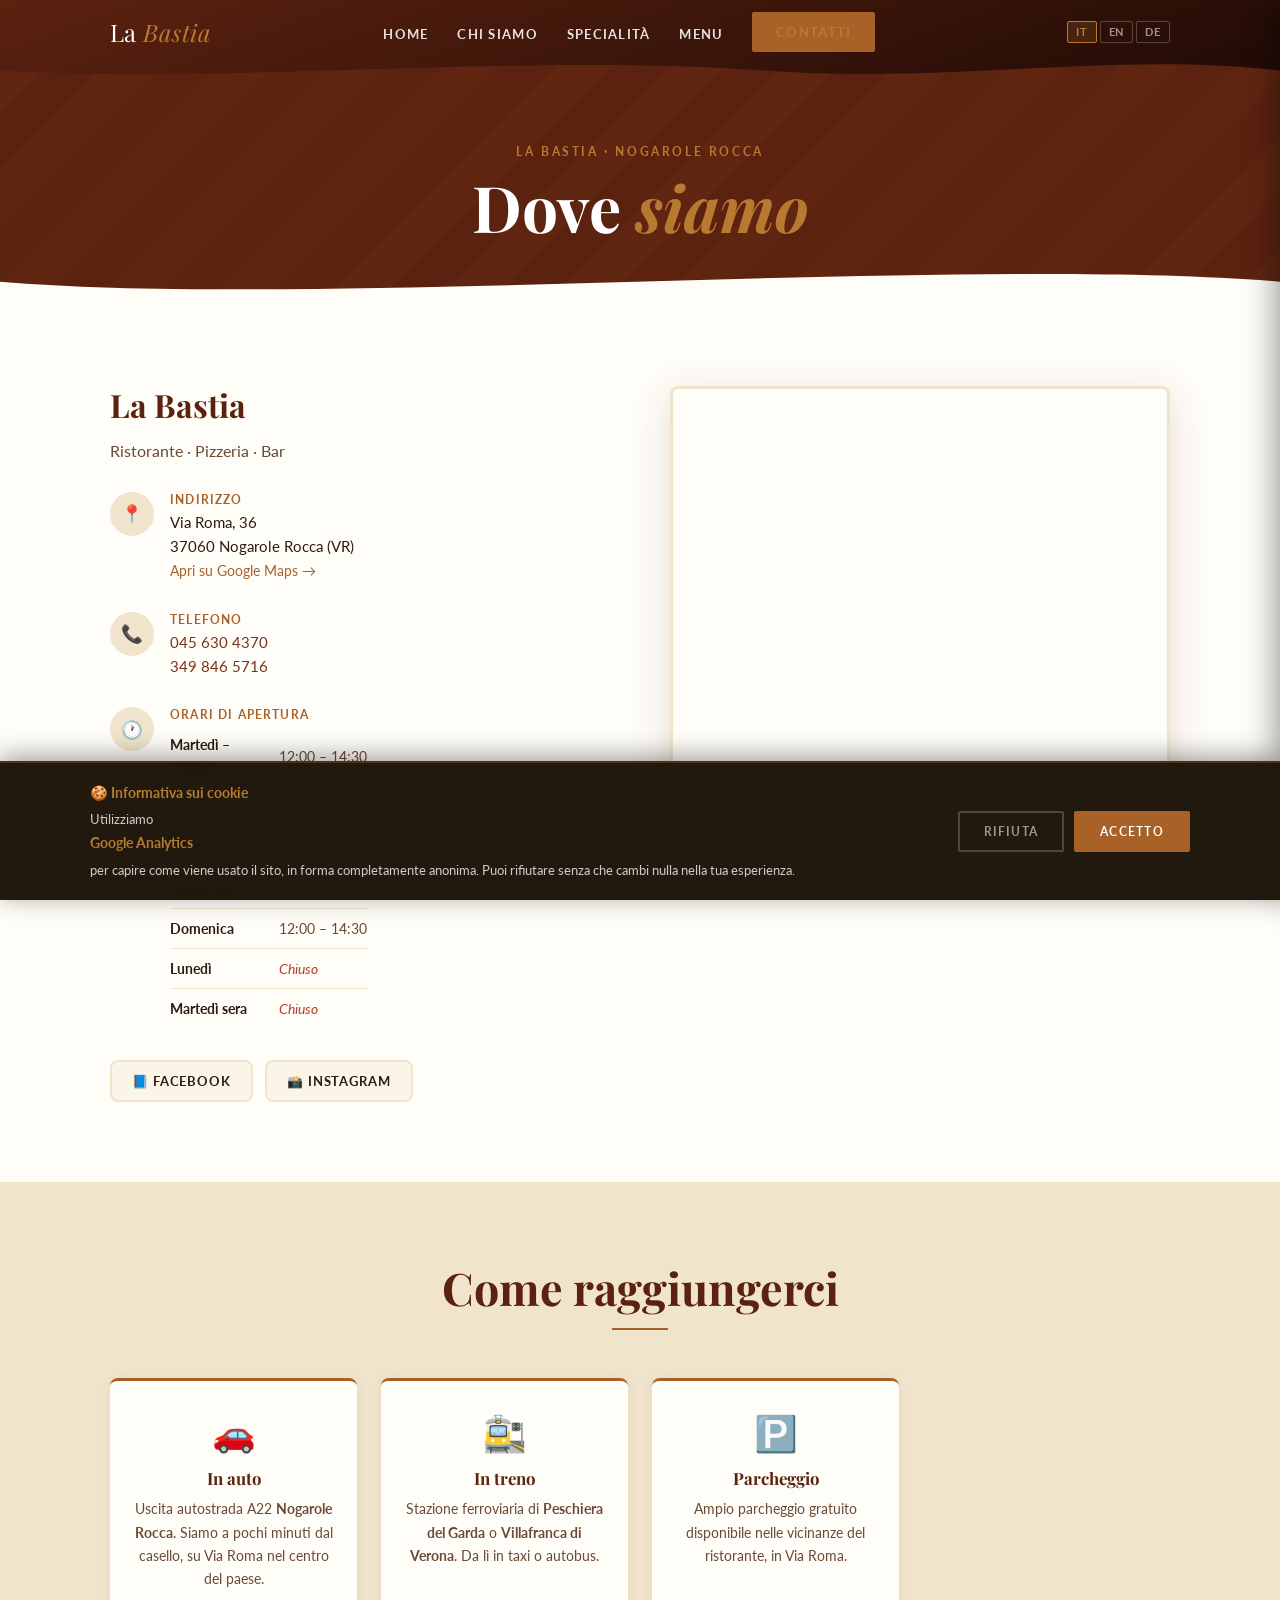
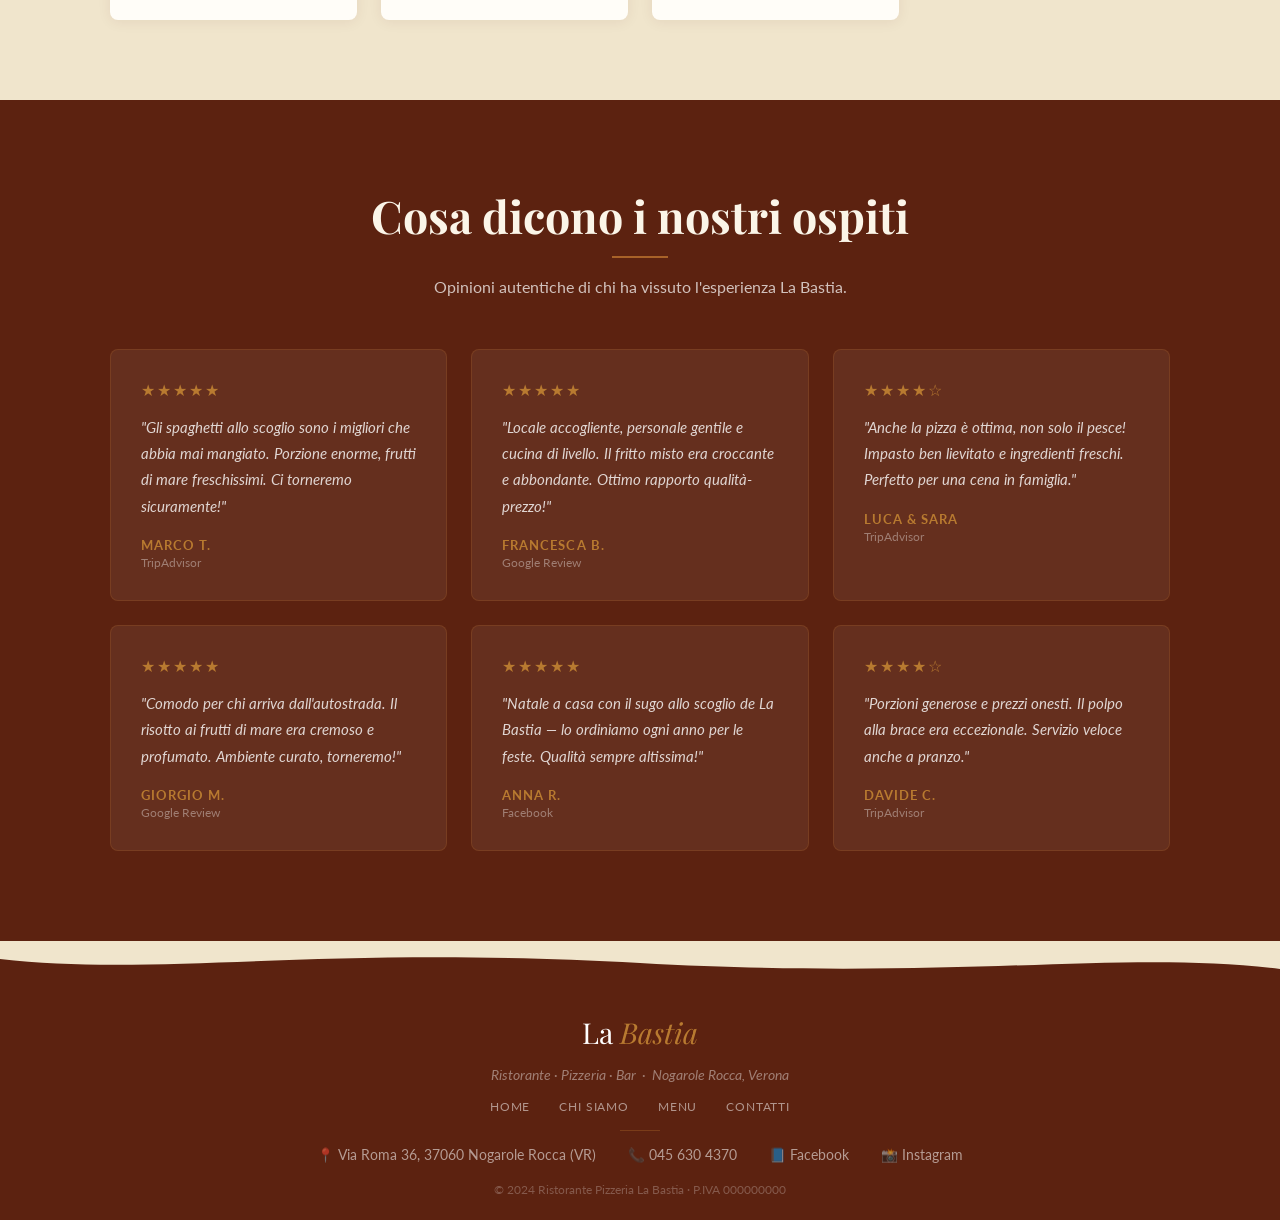
==== commit 2f5053e6: "Add cookie consent banner and analytics integration; enhance SEO metadata across multiple pages" ====
--- a/contatti.html
+++ b/contatti.html
@@ -3,13 +3,113 @@
 <head>
   <meta charset="UTF-8" />
   <meta name="viewport" content="width=device-width, initial-scale=1.0" />
-  <title>Contatti – La Bastia | Ristorante Pizzeria Nogarole Rocca</title>
-  <meta name="description" content="Contatti e orari del Ristorante Pizzeria La Bastia di Nogarole Rocca (VR). Via Roma 36. Tel: 0456304370." />
+  <title>Contatti e Orari – La Bastia | Ristorante Pizzeria Nogarole Rocca (VR)</title>
+  <meta name="description" content="Contatti e orari del Ristorante Pizzeria La Bastia di Nogarole Rocca (VR). Via Roma 36, uscita A22. Tel: 045 630 4370 – 349 846 5716. Aperto da martedì a domenica a pranzo." />
+  <meta name="keywords" content="ristorante Nogarole Rocca contatti, orari ristorante Verona, La Bastia dove siamo, Via Roma 36 Nogarole Rocca, ristorante vicino A22 Verona, prenotazione ristorante Verona" />
+  <meta name="author" content="La Bastia Ristorante Pizzeria" />
+  <meta name="robots" content="index, follow" />
+
+  <!-- Canonical -->
+  <link rel="canonical" href="https://www.labastia.it/contatti.html" />
+
+  <!-- Geo -->
+  <meta name="geo.region" content="IT-VR" />
+  <meta name="geo.placename" content="Nogarole Rocca, Verona" />
+  <meta name="geo.position" content="45.1839;10.8779" />
+  <meta name="ICBM" content="45.1839, 10.8779" />
+
+  <!-- Theme color -->
+  <meta name="theme-color" content="#1a1206" />
+
+  <!-- Open Graph -->
+  <meta property="og:type" content="website" />
+  <meta property="og:url" content="https://www.labastia.it/contatti.html" />
+  <meta property="og:title" content="Contatti e Orari – La Bastia | Ristorante Pizzeria Nogarole Rocca" />
+  <meta property="og:description" content="Via Roma 36, Nogarole Rocca (VR). Aperto martedì–domenica a pranzo, venerdì e sabato anche a cena. Tel: 045 630 4370." />
+  <meta property="og:image" content="https://www.labastia.it/img/sala.jpg" />
+  <meta property="og:image:alt" content="Sala interna del Ristorante La Bastia, Nogarole Rocca" />
+  <meta property="og:locale" content="it_IT" />
+  <meta property="og:site_name" content="La Bastia Ristorante Pizzeria" />
+
+  <!-- Twitter Card -->
+  <meta name="twitter:card" content="summary_large_image" />
+  <meta name="twitter:title" content="Contatti e Orari – La Bastia | Nogarole Rocca" />
+  <meta name="twitter:description" content="Via Roma 36, Nogarole Rocca (VR). Uscita A22. Tel: 045 630 4370. Aperto martedì–domenica a pranzo." />
+  <meta name="twitter:image" content="https://www.labastia.it/img/sala.jpg" />
+
+  <!-- Favicon -->
+  <link rel="icon" href="favicon.svg" type="image/svg+xml" />
+  <link rel="shortcut icon" href="favicon.svg" />
+
+  <!-- Fonts -->
   <link rel="preconnect" href="https://fonts.googleapis.com" />
   <link rel="preconnect" href="https://fonts.gstatic.com" crossorigin />
   <link href="https://fonts.googleapis.com/css2?family=Playfair+Display:ital,wght@0,400;0,600;0,700;1,400;1,600&family=Lato:wght@300;400;700&family=Dancing+Script:wght@600&display=swap" rel="stylesheet" />
   <link rel="stylesheet" href="css/style.css" />
   <link rel="stylesheet" href="css/contatti.css" />
+
+  <!-- Structured Data: LocalBusiness -->
+  <script type="application/ld+json">
+  {
+    "@context": "https://schema.org",
+    "@type": "Restaurant",
+    "name": "La Bastia",
+    "description": "Ristorante e pizzeria a Nogarole Rocca (VR). Pizza artigianale, pesce fresco, carne alla griglia e spaghetti allo scoglio.",
+    "url": "https://www.labastia.it",
+    "telephone": "+390456304370",
+    "image": "https://www.labastia.it/img/sala.jpg",
+    "address": {
+      "@type": "PostalAddress",
+      "streetAddress": "Via Roma 36",
+      "addressLocality": "Nogarole Rocca",
+      "postalCode": "37060",
+      "addressRegion": "VR",
+      "addressCountry": "IT"
+    },
+    "geo": {
+      "@type": "GeoCoordinates",
+      "latitude": 45.1839,
+      "longitude": 10.8779
+    },
+    "openingHoursSpecification": [
+      {
+        "@type": "OpeningHoursSpecification",
+        "dayOfWeek": ["Tuesday", "Wednesday", "Thursday", "Friday"],
+        "opens": "12:00",
+        "closes": "14:30"
+      },
+      {
+        "@type": "OpeningHoursSpecification",
+        "dayOfWeek": "Friday",
+        "opens": "19:30",
+        "closes": "22:30"
+      },
+      {
+        "@type": "OpeningHoursSpecification",
+        "dayOfWeek": "Saturday",
+        "opens": "12:00",
+        "closes": "14:30"
+      },
+      {
+        "@type": "OpeningHoursSpecification",
+        "dayOfWeek": "Saturday",
+        "opens": "19:30",
+        "closes": "22:30"
+      },
+      {
+        "@type": "OpeningHoursSpecification",
+        "dayOfWeek": "Sunday",
+        "opens": "12:00",
+        "closes": "14:30"
+      }
+    ],
+    "sameAs": [
+      "https://www.facebook.com/p/La-Bastia-pizzeria-ristorante-61551666945159/",
+      "https://www.instagram.com/labastiaristorantepizzeria/"
+    ],
+    "hasMap": "https://maps.app.goo.gl/3NhB3wZYWKJQHn2YA"
+  }
+  </script>
 </head>
 <body>
 
@@ -235,7 +335,22 @@
 
 <button id="scroll-top" aria-label="Torna in cima">↑</button>
 
+<!-- ══ COOKIE BANNER (GDPR) ══════════════════════════════════ -->
+<div id="cookie-banner" role="dialog" aria-labelledby="cookie-title" hidden>
+  <div class="cookie-inner">
+    <div class="cookie-text">
+      <strong id="cookie-title">🍪 Informativa sui cookie</strong>
+      <p>Utilizziamo <strong>Google Analytics</strong> per capire come viene usato il sito, in forma completamente anonima. Puoi rifiutare senza che cambi nulla nella tua esperienza.</p>
+    </div>
+    <div class="cookie-btns">
+      <button id="cookie-reject" class="cookie-btn-reject">Rifiuta</button>
+      <button id="cookie-accept" class="cookie-btn-accept">Accetto</button>
+    </div>
+  </div>
+</div>
+
 <script src="js/i18n.js"></script>
 <script src="js/main.js"></script>
+<script src="js/analytics.js"></script>
 </body>
 </html>
--- a/css/style.css
+++ b/css/style.css
@@ -598,3 +598,102 @@
     display: flex;
   }
 }
+
+/* ─── COOKIE BANNER (GDPR / Garante Privacy) ───────────────── */
+#cookie-banner {
+  position: fixed;
+  bottom: 0;
+  left: 0;
+  right: 0;
+  z-index: 9997;
+  background: rgba(26, 18, 6, 0.97);
+  border-top: 2px solid rgba(168, 98, 40, 0.35);
+  padding: 18px 20px;
+  backdrop-filter: blur(10px);
+  box-shadow: 0 -4px 24px rgba(0, 0, 0, 0.4);
+}
+
+.cookie-inner {
+  max-width: 1100px;
+  margin: 0 auto;
+  display: flex;
+  align-items: center;
+  gap: 24px;
+  flex-wrap: wrap;
+}
+
+.cookie-text {
+  flex: 1;
+  min-width: 240px;
+  color: rgba(255, 255, 255, 0.78);
+  font-size: 0.83rem;
+  line-height: 1.65;
+}
+
+.cookie-text strong {
+  display: block;
+  color: var(--amber-lt);
+  font-size: 0.9rem;
+  margin-bottom: 5px;
+}
+
+.cookie-text p {
+  margin: 0;
+}
+
+.cookie-btns {
+  display: flex;
+  gap: 10px;
+  flex-shrink: 0;
+  align-items: center;
+}
+
+.cookie-btn-reject,
+.cookie-btn-accept {
+  padding: 11px 24px;
+  border-radius: 2px;
+  font-family: var(--ff-body);
+  font-size: 0.78rem;
+  font-weight: 700;
+  letter-spacing: 0.1em;
+  text-transform: uppercase;
+  cursor: pointer;
+  transition: all 0.2s;
+  border: 2px solid transparent;
+  white-space: nowrap;
+}
+
+.cookie-btn-reject {
+  background: transparent;
+  color: rgba(255, 255, 255, 0.55);
+  border-color: rgba(255, 255, 255, 0.2);
+}
+
+.cookie-btn-reject:hover {
+  border-color: rgba(255, 255, 255, 0.5);
+  color: var(--white);
+}
+
+.cookie-btn-accept {
+  background: var(--amber);
+  color: var(--white);
+  border-color: var(--amber);
+}
+
+.cookie-btn-accept:hover {
+  background: var(--amber-lt);
+  border-color: var(--amber-lt);
+}
+
+@media (max-width: 600px) {
+  .cookie-inner {
+    flex-direction: column;
+    gap: 14px;
+    align-items: flex-start;
+  }
+
+  .cookie-btns {
+    width: 100%;
+    justify-content: flex-end;
+  }
+}
